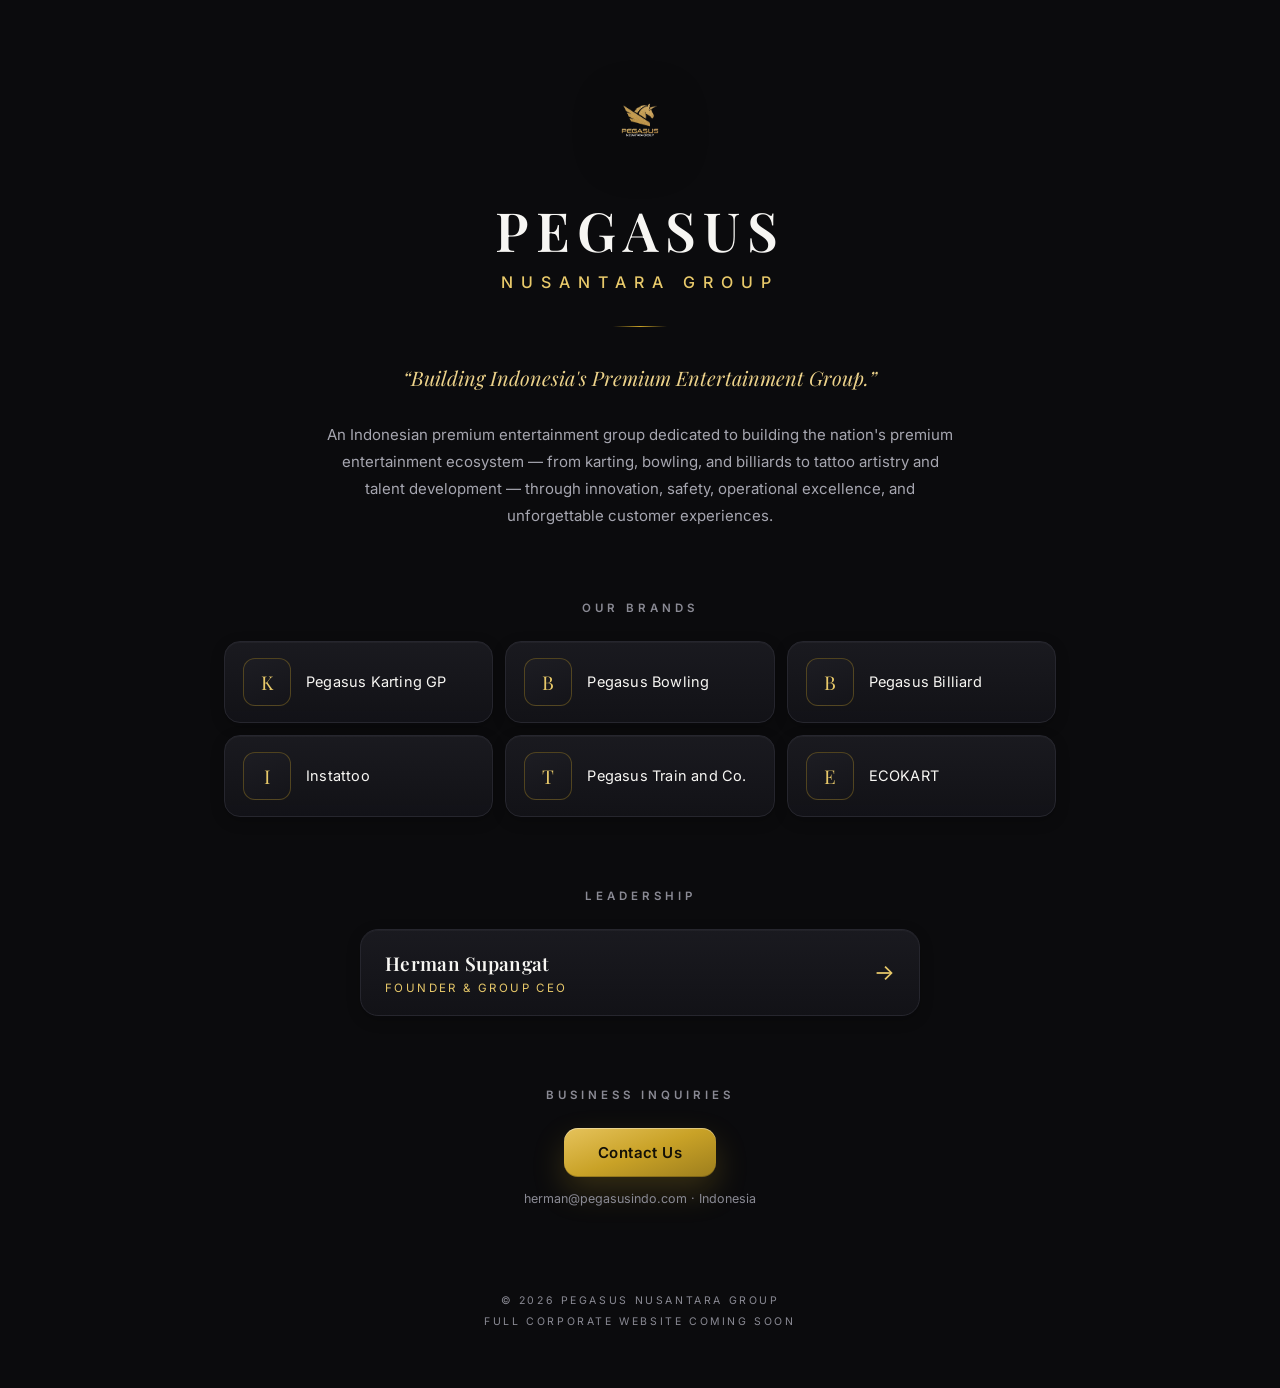
==== index.html @ 7856f80c "Landing pegasusindo.com: company profile satu layar (hero logo asli, about EN, Our Brands dari API, " ====
<!doctype html>
<html lang="en">
<head>
  <meta charset="utf-8">
  <meta name="viewport" content="width=device-width, initial-scale=1, viewport-fit=cover">
  <title>Pegasus Nusantara Group — Building Indonesia's Premium Entertainment Group</title>
  <meta name="description" content="Pegasus Nusantara Group is an Indonesian premium entertainment group — karting, bowling, billiards, tattoo artistry, and talent development.">
  <meta property="og:title" content="Pegasus Nusantara Group">
  <meta property="og:description" content="Building Indonesia's Premium Entertainment Group.">
  <meta property="og:type" content="website">
  <meta property="og:url" content="https://pegasusindo.com/">
  <link rel="icon" href="data:image/svg+xml,%3Csvg xmlns='http://www.w3.org/2000/svg' viewBox='0 0 64 64'%3E%3Ccircle cx='32' cy='32' r='30' fill='%230d0d0f' stroke='%23c9a227' stroke-width='3'/%3E%3Ctext x='32' y='44' font-family='Georgia,serif' font-size='34' fill='%23e8c96a' text-anchor='middle'%3EP%3C/text%3E%3C/svg%3E">
  <link rel="preconnect" href="https://fonts.googleapis.com">
  <link rel="preconnect" href="https://fonts.gstatic.com" crossorigin>
  <link href="https://fonts.googleapis.com/css2?family=Playfair+Display:wght@500;600&family=Inter:wght@400;500;600&display=swap" rel="stylesheet">
  <style>
    :root {
      --bg: #0b0b0d; --panel: #17171c; --garis: #26262e;
      --emas: #c9a227; --emas-terang: #e8c96a; --emas-pudar: rgba(201, 162, 39, .32);
      --putih: #f7f6f3; --abu: #a6a6b0; --abu-gelap: #8a8a94;
      --ease: cubic-bezier(.22, .61, .36, 1);
    }
    * { margin: 0; padding: 0; box-sizing: border-box; -webkit-tap-highlight-color: transparent; }
    html { scroll-behavior: smooth; }
    html, body { background: var(--bg); }
    body {
      min-height: 100vh; color: var(--putih);
      font-family: 'Inter', -apple-system, BlinkMacSystemFont, 'Segoe UI', sans-serif;
      position: relative;
    }
    body::before {
      content: ''; position: fixed; inset: 0; z-index: -1; pointer-events: none;
      background:
        radial-gradient(1100px 680px at 50% -14%, rgba(216, 178, 88, .07), transparent 62%),
        radial-gradient(880px 500px at 50% -6%, #17171d 0%, transparent 60%),
        linear-gradient(180deg, #101013 0%, var(--bg) 52%, #09090b 100%);
    }
    .wadah { max-width: 880px; margin: 0 auto; padding: 72px 24px 56px; }
    .anim { opacity: 0; transform: translateY(18px); animation: masuk .9s var(--ease) forwards; }
    @keyframes masuk { to { opacity: 1; transform: none; } }
    @media (prefers-reduced-motion: reduce) { .anim { animation: none; opacity: 1; transform: none; } }

    /* ---------- hero ---------- */
    .hero { text-align: center; }
    .hero img.logo {
      max-height: 96px; max-width: 300px; object-fit: contain;
      filter: drop-shadow(0 10px 26px rgba(0, 0, 0, .55));
    }
    .hero h1 {
      font-family: 'Playfair Display', serif; font-weight: 600;
      font-size: clamp(34px, 6.5vw, 54px); letter-spacing: 7px; margin-top: 28px; line-height: 1.14;
    }
    .hero .grup { margin-top: 10px; color: var(--emas-terang); font-size: clamp(12px, 2.4vw, 16px);
                  letter-spacing: 8px; font-weight: 500; }
    .garis-emas { width: 54px; height: 1px; margin: 34px auto;
                  background: linear-gradient(90deg, transparent, var(--emas), transparent); }
    .tagline { font-family: 'Playfair Display', serif; font-style: italic; color: #ecd28a;
               font-size: clamp(16px, 3vw, 20px); line-height: 1.7; }

    /* ---------- tentang ---------- */
    .tentang { max-width: 640px; margin: 26px auto 0; text-align: center;
               color: var(--abu); font-size: 15px; line-height: 1.8; }

    /* ---------- section ---------- */
    .sec-judul { text-align: center; margin: 72px 0 26px; color: var(--abu-gelap);
                 font-size: 11.5px; letter-spacing: 4px; text-transform: uppercase; font-weight: 600; }

    /* ---------- brands ---------- */
    .brand-grid { display: grid; grid-template-columns: repeat(auto-fill, minmax(240px, 1fr)); gap: 12px; }
    .brand {
      display: flex; align-items: center; gap: 15px; padding: 16px 18px;
      background: linear-gradient(180deg, rgba(27, 27, 33, .92), rgba(19, 19, 24, .88));
      border: 1px solid var(--garis); border-radius: 16px;
      box-shadow: inset 0 1px 0 rgba(255, 255, 255, .035), 0 4px 14px rgba(0, 0, 0, .22);
      transition: transform .28s var(--ease), border-color .28s var(--ease), box-shadow .28s var(--ease);
    }
    .brand img { width: 48px; height: 48px; border-radius: 12px; object-fit: contain;
                 background: #fff; padding: 3px; flex: 0 0 48px; box-shadow: 0 3px 10px rgba(0, 0, 0, .35); }
    .brand .mono { width: 48px; height: 48px; border-radius: 12px; flex: 0 0 48px;
                   border: 1px solid var(--emas-pudar);
                   background: linear-gradient(160deg, #1d1d23, #141419);
                   display: flex; align-items: center; justify-content: center;
                   font-family: 'Playfair Display', serif; font-size: 19px; color: var(--emas-terang); }
    .brand span { font-size: 14.5px; letter-spacing: .2px; }
    @media (hover: hover) {
      .brand:hover { transform: translateY(-2px); border-color: rgba(201, 162, 39, .38);
                     box-shadow: inset 0 1px 0 rgba(255, 255, 255, .05), 0 12px 26px rgba(0, 0, 0, .4); }
    }

    /* ---------- leadership ---------- */
    .pimpinan {
      display: flex; align-items: center; justify-content: space-between; gap: 16px;
      max-width: 560px; margin: 0 auto; padding: 20px 24px;
      background: linear-gradient(180deg, rgba(27, 27, 33, .92), rgba(19, 19, 24, .88));
      border: 1px solid var(--garis); border-radius: 18px; text-decoration: none;
      box-shadow: inset 0 1px 0 rgba(255, 255, 255, .035), 0 4px 14px rgba(0, 0, 0, .22);
      transition: transform .28s var(--ease), border-color .28s var(--ease);
    }
    .pimpinan div b { display: block; color: var(--putih); font-family: 'Playfair Display', serif;
                      font-size: 19px; font-weight: 600; letter-spacing: .3px; }
    .pimpinan div span { display: block; margin-top: 5px; color: var(--emas-terang);
                         font-size: 11.5px; letter-spacing: 2.4px; text-transform: uppercase; }
    .pimpinan .panah { color: var(--emas-terang); font-size: 22px; flex: 0 0 auto; }
    @media (hover: hover) { .pimpinan:hover { transform: translateY(-2px); border-color: rgba(201, 162, 39, .38); } }

    /* ---------- kontak ---------- */
    .kontak { text-align: center; }
    .kontak a.tombol {
      display: inline-flex; align-items: center; gap: 10px; padding: 15px 34px;
      border-radius: 14px; text-decoration: none;
      background: linear-gradient(160deg, #e6c35c 0%, var(--emas) 50%, #9d7e1d 100%);
      color: #131007; font-weight: 600; font-size: 15px; letter-spacing: .4px;
      box-shadow: 0 14px 32px rgba(201, 162, 39, .22), inset 0 1px 0 rgba(255, 255, 255, .38),
                  inset 0 -1px 0 rgba(0, 0, 0, .22);
      transition: transform .28s var(--ease), box-shadow .28s var(--ease);
    }
    @media (hover: hover) { .kontak a.tombol:hover { transform: translateY(-1px);
      box-shadow: 0 18px 40px rgba(201, 162, 39, .30), inset 0 1px 0 rgba(255, 255, 255, .42); } }
    .kontak .ket { margin-top: 14px; color: var(--abu-gelap); font-size: 12.5px; }

    .footer { text-align: center; margin-top: 84px; color: var(--abu-gelap);
              font-size: 10.5px; letter-spacing: 2.6px; text-transform: uppercase; line-height: 2; }
    button:focus-visible, a:focus-visible { outline: 2px solid var(--emas-terang); outline-offset: 3px; }
  </style>
</head>
<body>
  <div class="wadah">
    <header class="hero anim">
      <img class="logo" src="assets/logo-pegasus.png" alt="Pegasus Nusantara Group"
           onerror="this.style.display='none'">
      <h1>PEGASUS</h1>
      <div class="grup">NUSANTARA GROUP</div>
      <div class="garis-emas"></div>
      <p class="tagline">&ldquo;Building Indonesia's Premium Entertainment Group.&rdquo;</p>
      <p class="tentang">An Indonesian premium entertainment group dedicated to building the nation's
        premium entertainment ecosystem &mdash; from karting, bowling, and billiards to tattoo artistry
        and talent development &mdash; through innovation, safety, operational excellence, and
        unforgettable customer experiences.</p>
    </header>

    <div class="sec-judul anim" style="animation-delay:.15s">Our Brands</div>
    <div class="brand-grid anim" style="animation-delay:.2s" id="brandGrid"></div>

    <div class="sec-judul anim" style="animation-delay:.3s">Leadership</div>
    <a class="pimpinan anim" style="animation-delay:.34s" href="/herman">
      <div><b>Herman Supangat</b><span>Founder &amp; Group CEO</span></div>
      <div class="panah">&rarr;</div>
    </a>

    <div class="sec-judul anim" style="animation-delay:.42s">Business Inquiries</div>
    <div class="kontak anim" style="animation-delay:.46s">
      <a class="tombol" href="mailto:herman@pegasusindo.com">Contact Us</a>
      <div class="ket">herman@pegasusindo.com &middot; Indonesia</div>
    </div>

    <div class="footer anim" style="animation-delay:.52s">
      &copy; 2026 Pegasus Nusantara Group<br>Full corporate website coming soon
    </div>
  </div>

  <script src="config.js"></script>
  <script>
    /* Brand ditarik dari API kartu (sumber sama dgn dashboard) — selalu segar.
       Gagal/lambat → fallback nama statis dengan monogram. */
    (function () {
      var FALLBACK = ['Pegasus Karting GP', 'Pegasus Bowling', 'Pegasus Billiard',
                      'Instattoo', 'Pegasus Train and Co.', 'ECOKART'];
      var grid = document.getElementById('brandGrid');
      function inisial(n) {
        return (String(n).replace(/^Pegasus\s+/i, '').trim().charAt(0) || 'P').toUpperCase();
      }
      function gambar(daftar) {
        grid.textContent = '';
        daftar.forEach(function (b) {
          var k = document.createElement('div'); k.className = 'brand';
          if (b.logoUri) {
            var i = document.createElement('img'); i.src = b.logoUri; i.alt = b.nama; i.loading = 'lazy';
            k.appendChild(i);
          } else {
            var m = document.createElement('div'); m.className = 'mono'; m.textContent = inisial(b.nama);
            k.appendChild(m);
          }
          var s = document.createElement('span'); s.textContent = b.nama; k.appendChild(s);
          grid.appendChild(k);
        });
      }
      gambar(FALLBACK.map(function (n) { return { nama: n, logoUri: '' }; }));
      try {
        fetch(window.PEGASUS_CONFIG.API + '?action=data&k=herman')
          .then(function (r) { return r.json(); })
          .then(function (j) {
            if (j && j.ok && j.data && j.data.brands && j.data.brands.length) gambar(j.data.brands);
          }).catch(function () {});
      } catch (e) {}
    })();
  </script>
</body>
</html>
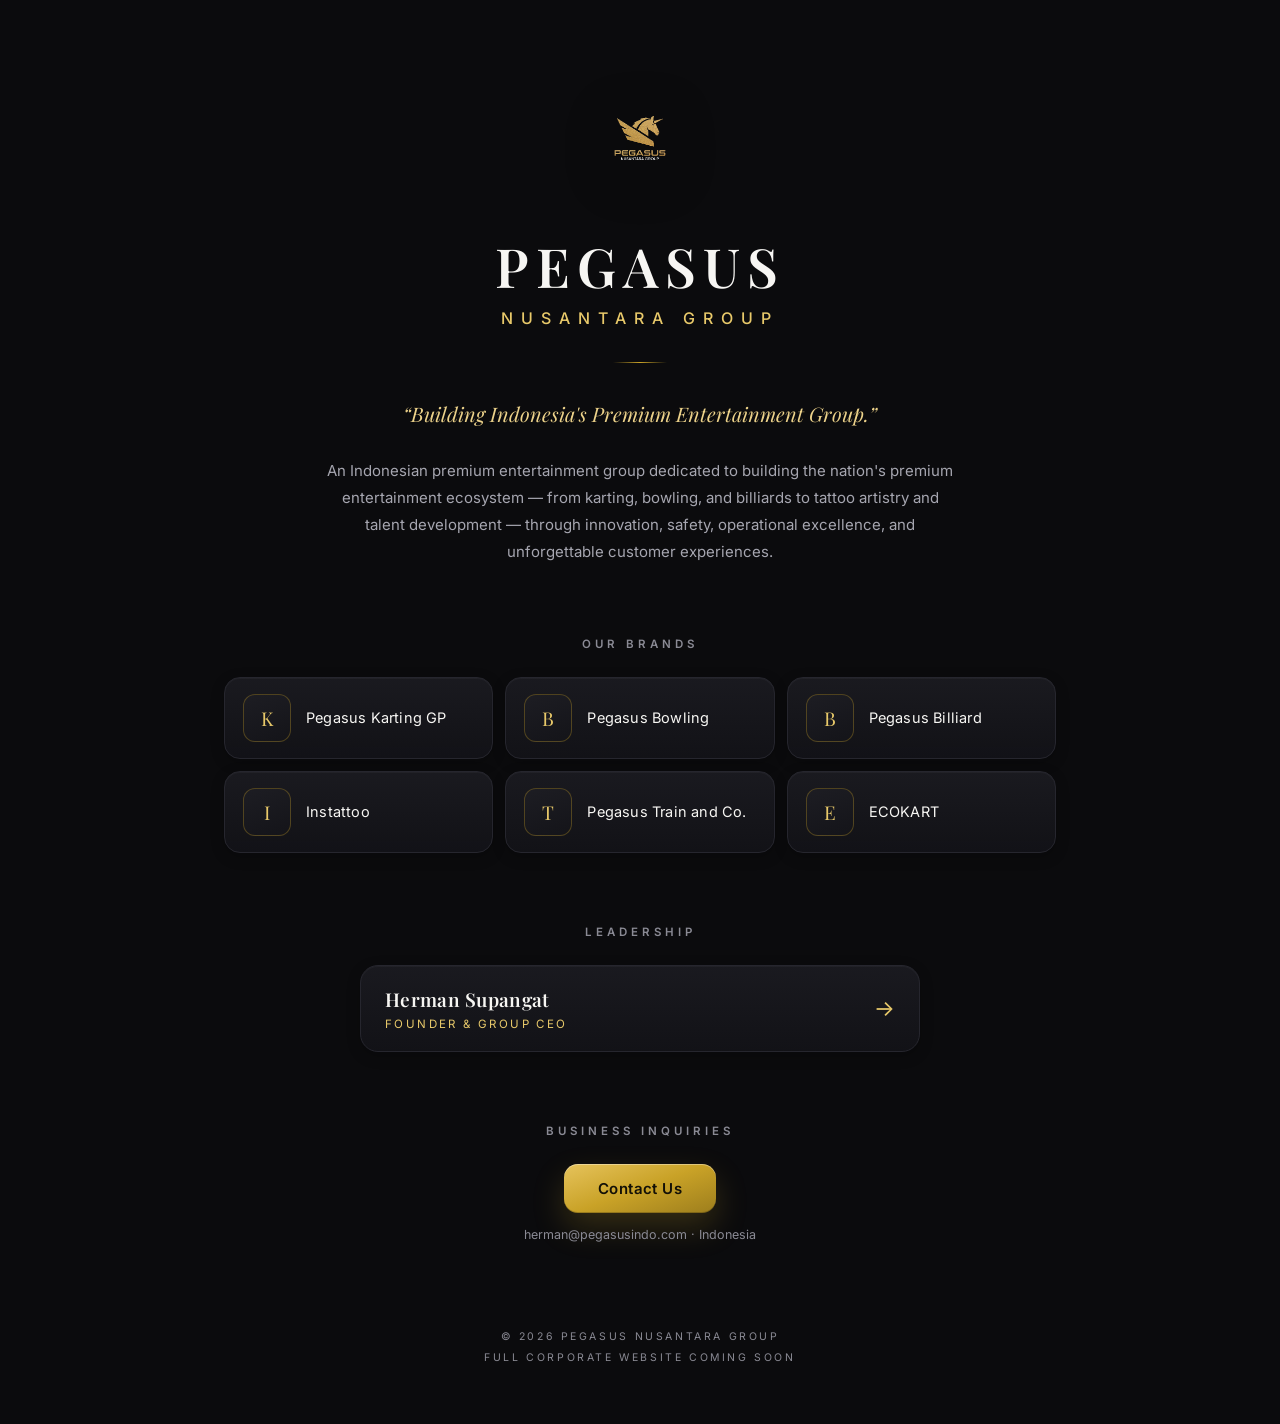
==== commit 7ca00753: "logo grup diperbesar: kartu 100px, landing 132px (v=4) Co-Authored-By: Claude Fable 5 <noreply@anthr" ====
--- a/index.html
+++ b/index.html
@@ -43,7 +43,7 @@
     /* ---------- hero ---------- */
     .hero { text-align: center; }
     .hero img.logo {
-      max-height: 96px; max-width: 300px; object-fit: contain;
+      max-height: 132px; max-width: 380px; object-fit: contain;
       filter: drop-shadow(0 10px 26px rgba(0, 0, 0, .55));
     }
     .hero h1 {
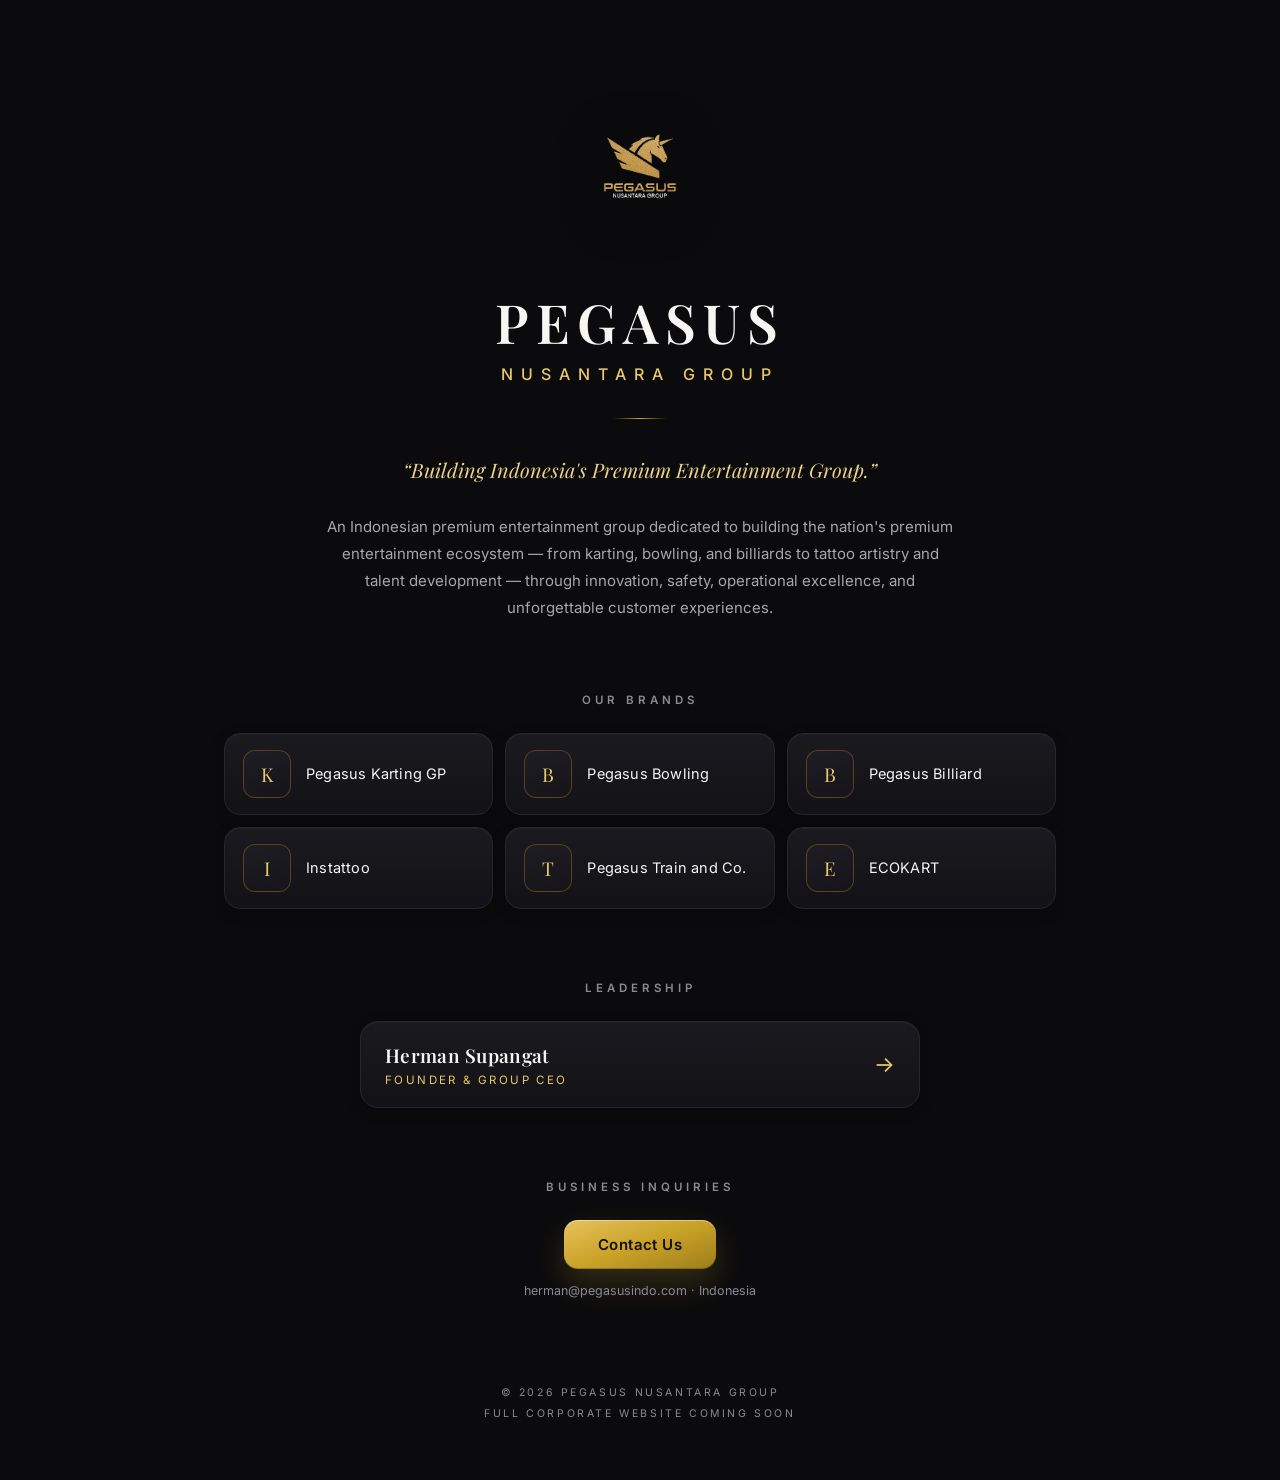
==== commit bef99a54: "logo grup jauh lebih besar: kartu 148px, landing 188px (v=5) Co-Authored-By: Claude Fable 5 <noreply" ====
--- a/index.html
+++ b/index.html
@@ -43,7 +43,7 @@
     /* ---------- hero ---------- */
     .hero { text-align: center; }
     .hero img.logo {
-      max-height: 132px; max-width: 380px; object-fit: contain;
+      max-height: 188px; max-width: 460px; object-fit: contain;
       filter: drop-shadow(0 10px 26px rgba(0, 0, 0, .55));
     }
     .hero h1 {
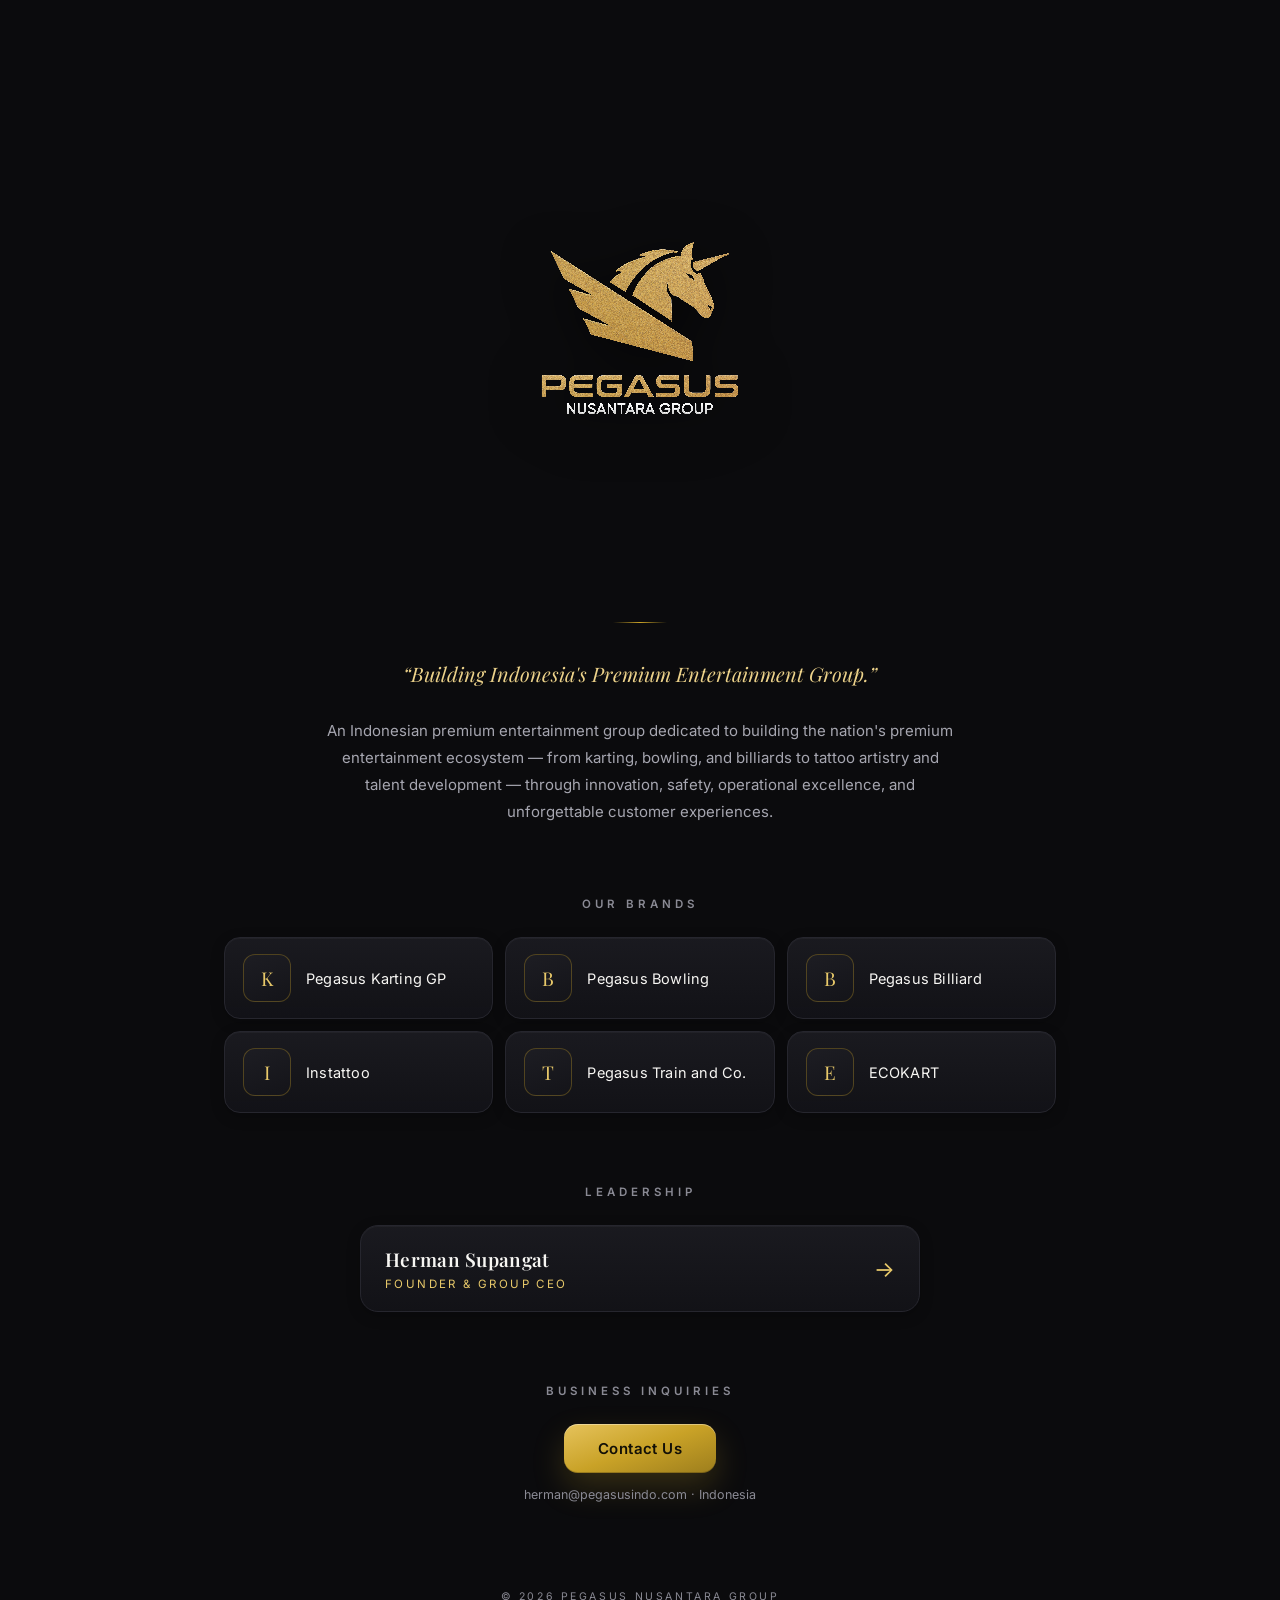
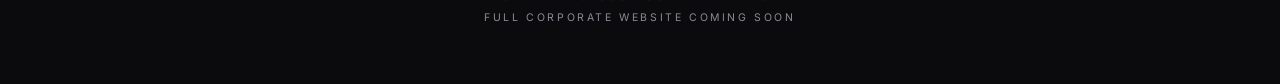
==== commit 925798bf: "logo kartu 172px; landing logo 3x (564px) + wordmark teks jadi sr-only (v=6) Co-Authored-By: Claude " ====
--- a/index.html
+++ b/index.html
@@ -43,15 +43,14 @@
     /* ---------- hero ---------- */
     .hero { text-align: center; }
     .hero img.logo {
-      max-height: 188px; max-width: 460px; object-fit: contain;
+      max-height: 564px; max-width: min(88vw, 660px); object-fit: contain;
       filter: drop-shadow(0 10px 26px rgba(0, 0, 0, .55));
     }
-    .hero h1 {
-      font-family: 'Playfair Display', serif; font-weight: 600;
-      font-size: clamp(34px, 6.5vw, 54px); letter-spacing: 7px; margin-top: 28px; line-height: 1.14;
+    .hero h1, .hero .grup {   /* wordmark teks disembunyikan (logo sudah memuat nama grup) —
+                               tetap di DOM utk SEO & screen reader */
+      position: absolute; width: 1px; height: 1px; overflow: hidden;
+      clip: rect(0 0 0 0); white-space: nowrap;
     }
-    .hero .grup { margin-top: 10px; color: var(--emas-terang); font-size: clamp(12px, 2.4vw, 16px);
-                  letter-spacing: 8px; font-weight: 500; }
     .garis-emas { width: 54px; height: 1px; margin: 34px auto;
                   background: linear-gradient(90deg, transparent, var(--emas), transparent); }
     .tagline { font-family: 'Playfair Display', serif; font-style: italic; color: #ecd28a;
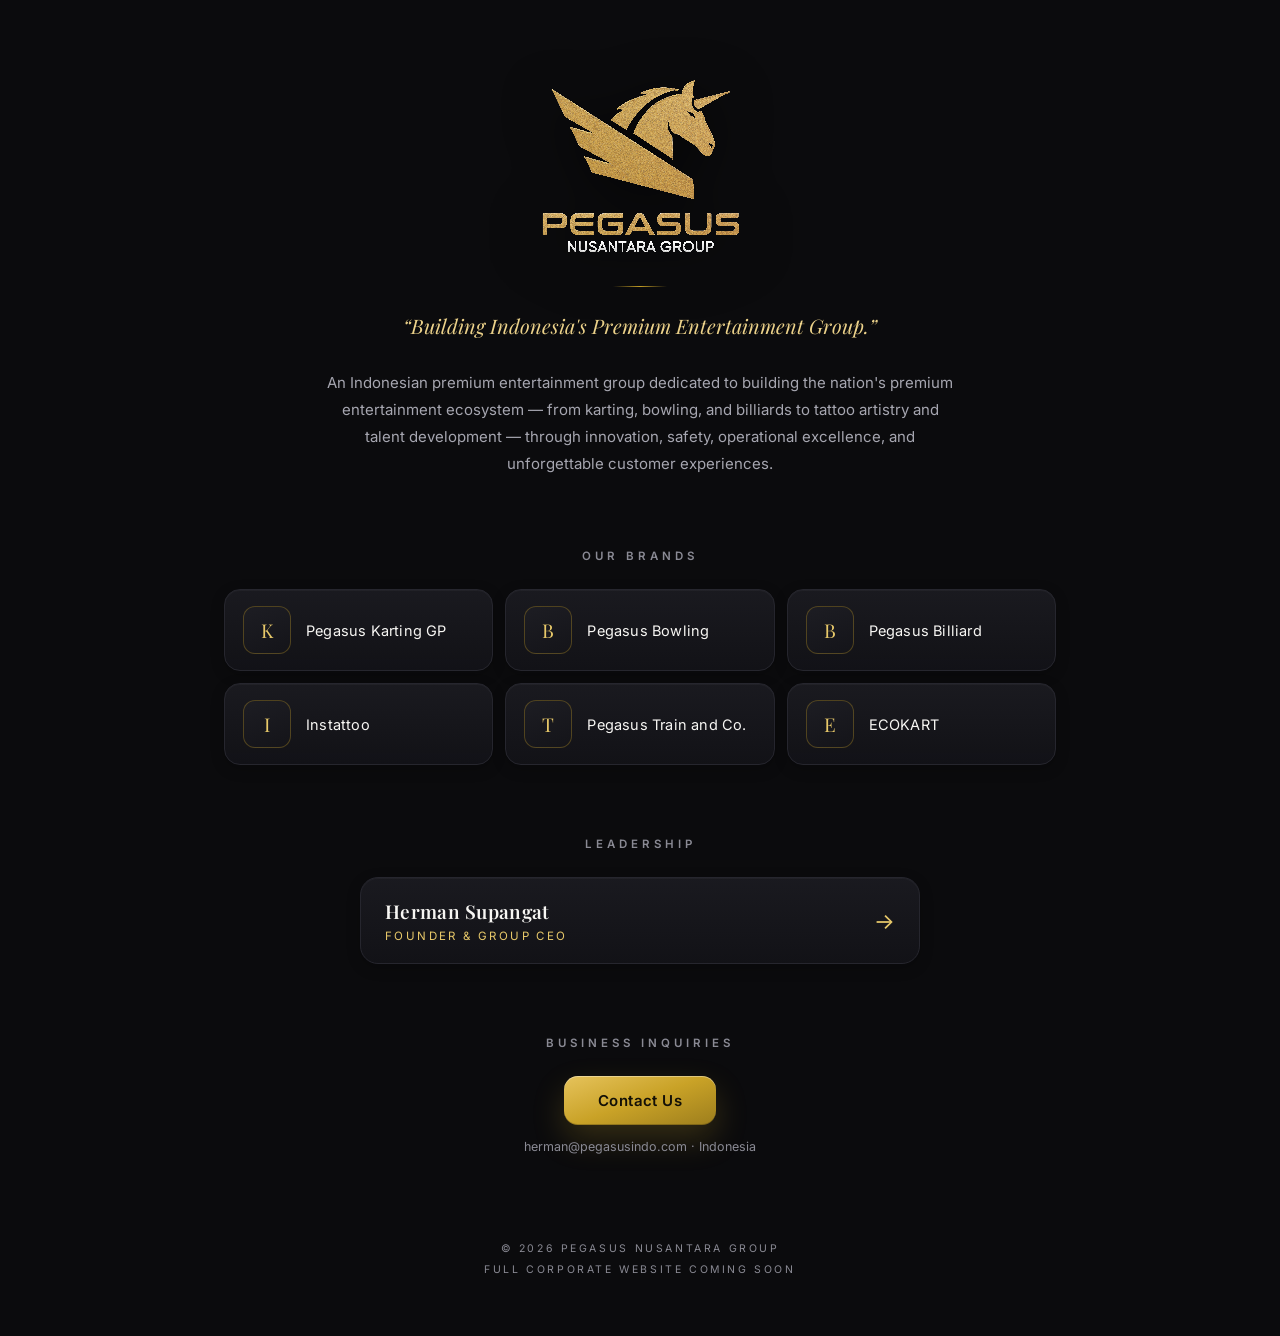
==== commit ffcdc956: "logo landing: padding 60% dipangkas (konten 213x188) + jarak ke tagline dirapatkan Co-Authored-By: C" ====
--- a/index.html
+++ b/index.html
@@ -43,7 +43,7 @@
     /* ---------- hero ---------- */
     .hero { text-align: center; }
     .hero img.logo {
-      max-height: 564px; max-width: min(88vw, 660px); object-fit: contain;
+      max-height: 340px; max-width: min(85vw, 560px); object-fit: contain;
       filter: drop-shadow(0 10px 26px rgba(0, 0, 0, .55));
     }
     .hero h1, .hero .grup {   /* wordmark teks disembunyikan (logo sudah memuat nama grup) —
@@ -51,7 +51,7 @@
       position: absolute; width: 1px; height: 1px; overflow: hidden;
       clip: rect(0 0 0 0); white-space: nowrap;
     }
-    .garis-emas { width: 54px; height: 1px; margin: 34px auto;
+    .garis-emas { width: 54px; height: 1px; margin: 22px auto;
                   background: linear-gradient(90deg, transparent, var(--emas), transparent); }
     .tagline { font-family: 'Playfair Display', serif; font-style: italic; color: #ecd28a;
                font-size: clamp(16px, 3vw, 20px); line-height: 1.7; }
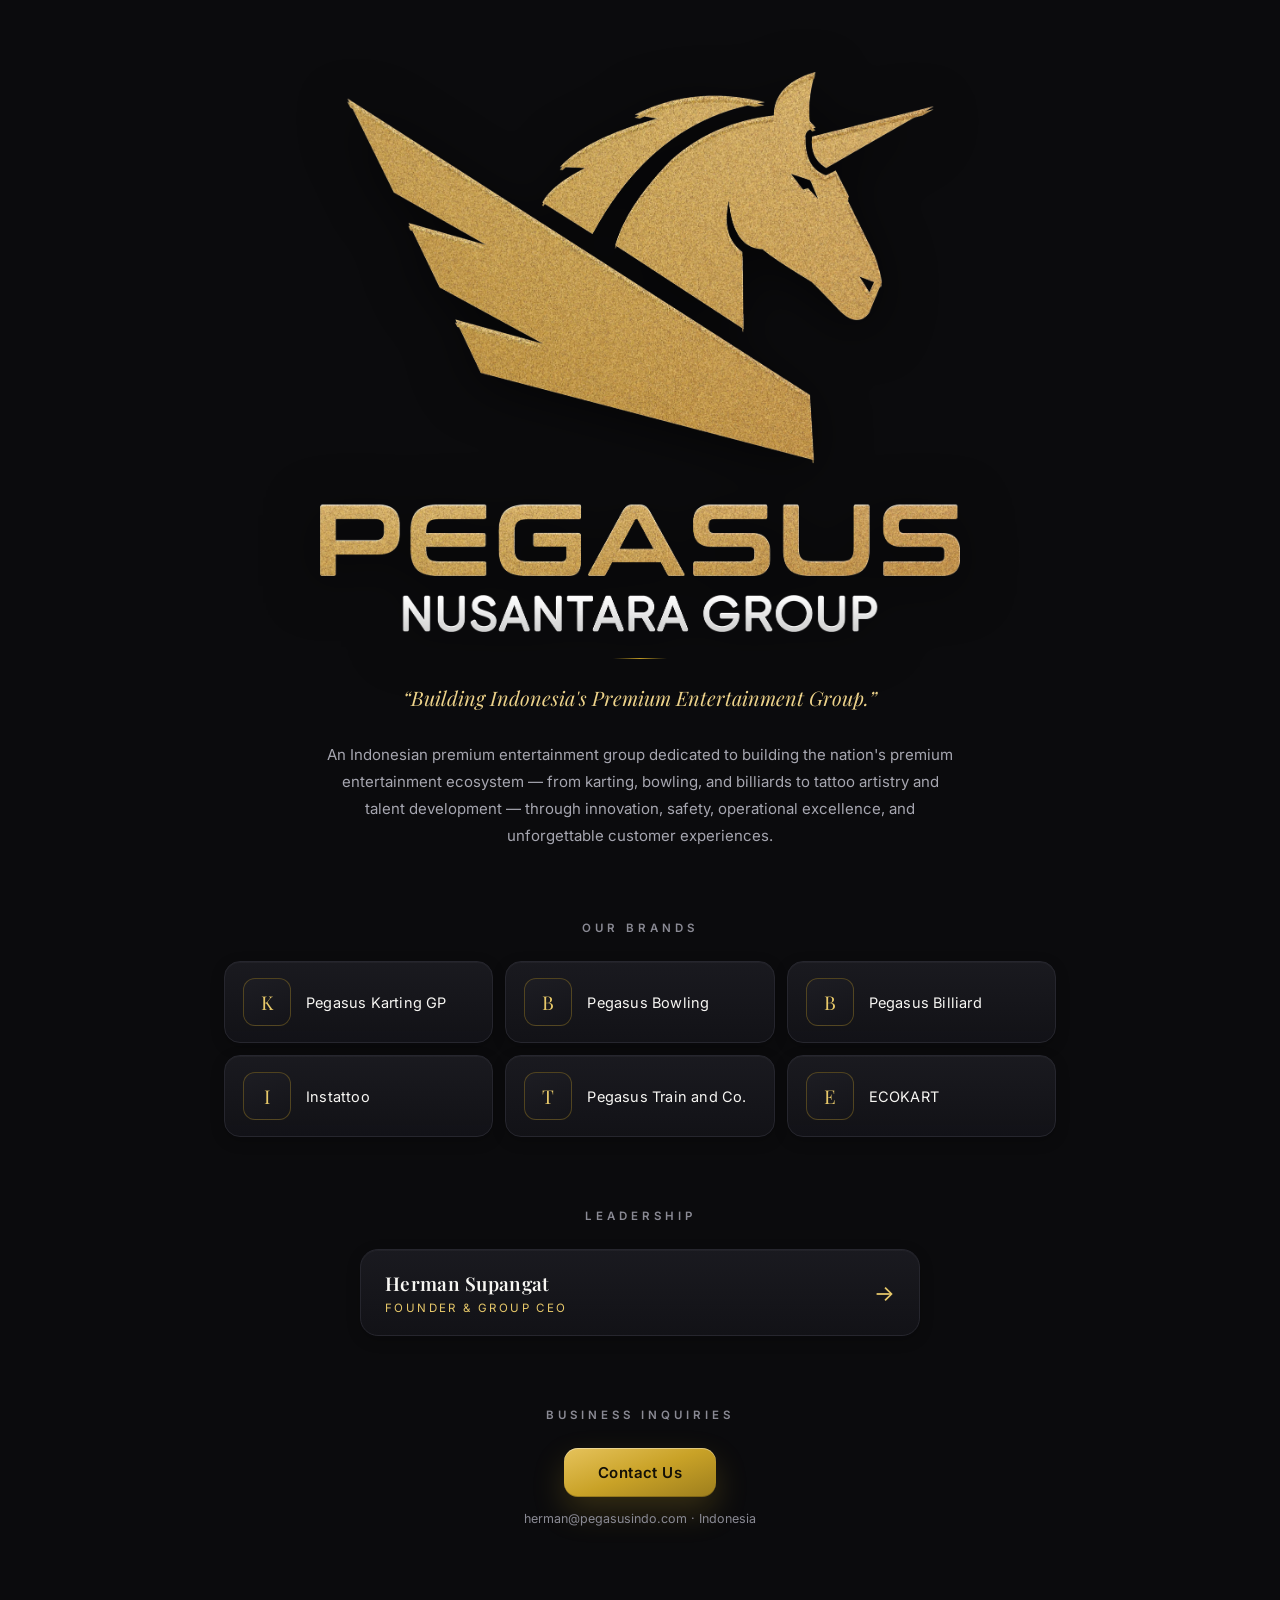
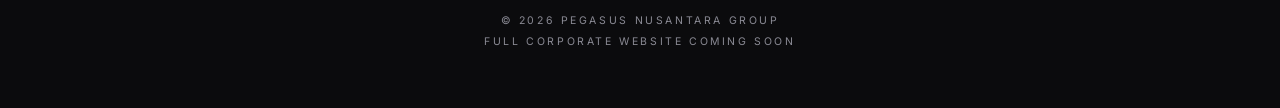
==== commit 43b319f0: "logo hi-res: webp 1300px tajam, landing 3x (560px), padding asli dipangkas Co-Authored-By: Claude Fa" ====
--- a/index.html
+++ b/index.html
@@ -43,7 +43,7 @@
     /* ---------- hero ---------- */
     .hero { text-align: center; }
     .hero img.logo {
-      max-height: 340px; max-width: min(85vw, 560px); object-fit: contain;
+      max-height: 560px; max-width: min(85vw, 640px); object-fit: contain;
       filter: drop-shadow(0 10px 26px rgba(0, 0, 0, .55));
     }
     .hero h1, .hero .grup {   /* wordmark teks disembunyikan (logo sudah memuat nama grup) —
@@ -125,7 +125,7 @@
 <body>
   <div class="wadah">
     <header class="hero anim">
-      <img class="logo" src="assets/logo-pegasus.png" alt="Pegasus Nusantara Group"
+      <img class="logo" src="assets/logo-pegasus.webp" alt="Pegasus Nusantara Group"
            onerror="this.style.display='none'">
       <h1>PEGASUS</h1>
       <div class="grup">NUSANTARA GROUP</div>
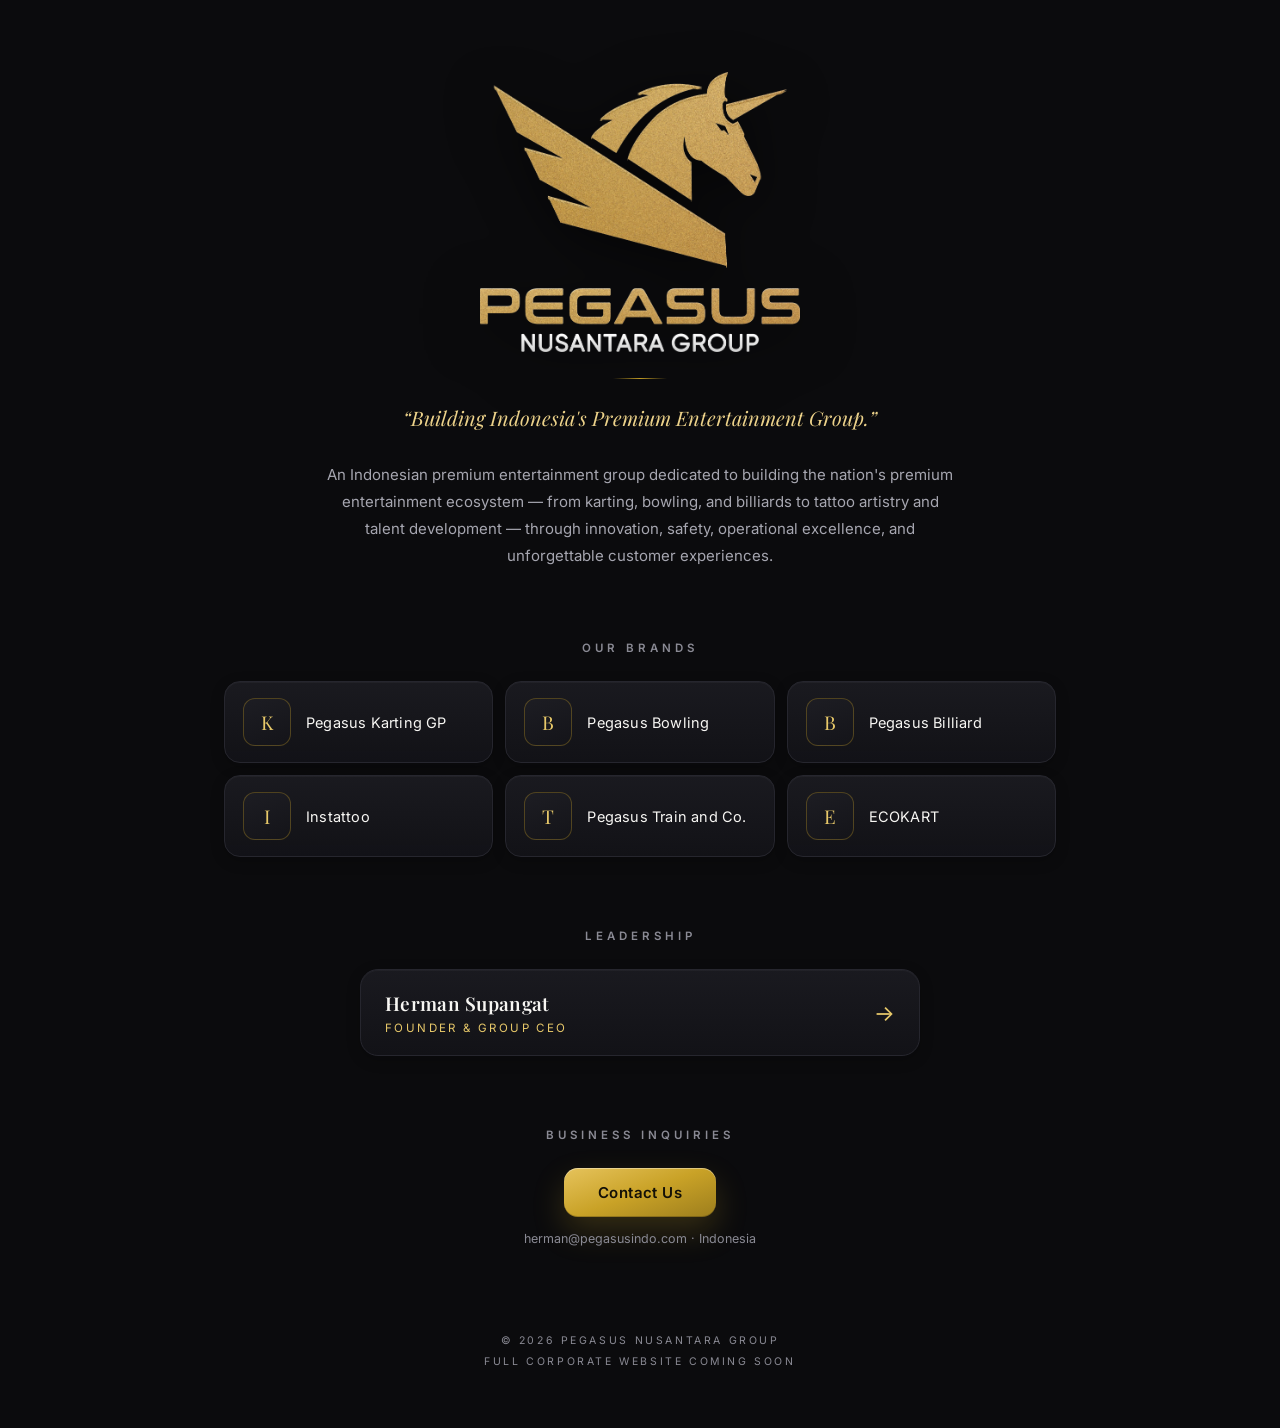
==== commit ff0b59fc: "logo landing dikecilkan 1/2 (280px) Co-Authored-By: Claude Fable 5 <noreply@anthropic.com>" ====
--- a/index.html
+++ b/index.html
@@ -43,7 +43,7 @@
     /* ---------- hero ---------- */
     .hero { text-align: center; }
     .hero img.logo {
-      max-height: 560px; max-width: min(85vw, 640px); object-fit: contain;
+      max-height: 280px; max-width: min(80vw, 460px); object-fit: contain;
       filter: drop-shadow(0 10px 26px rgba(0, 0, 0, .55));
     }
     .hero h1, .hero .grup {   /* wordmark teks disembunyikan (logo sudah memuat nama grup) —
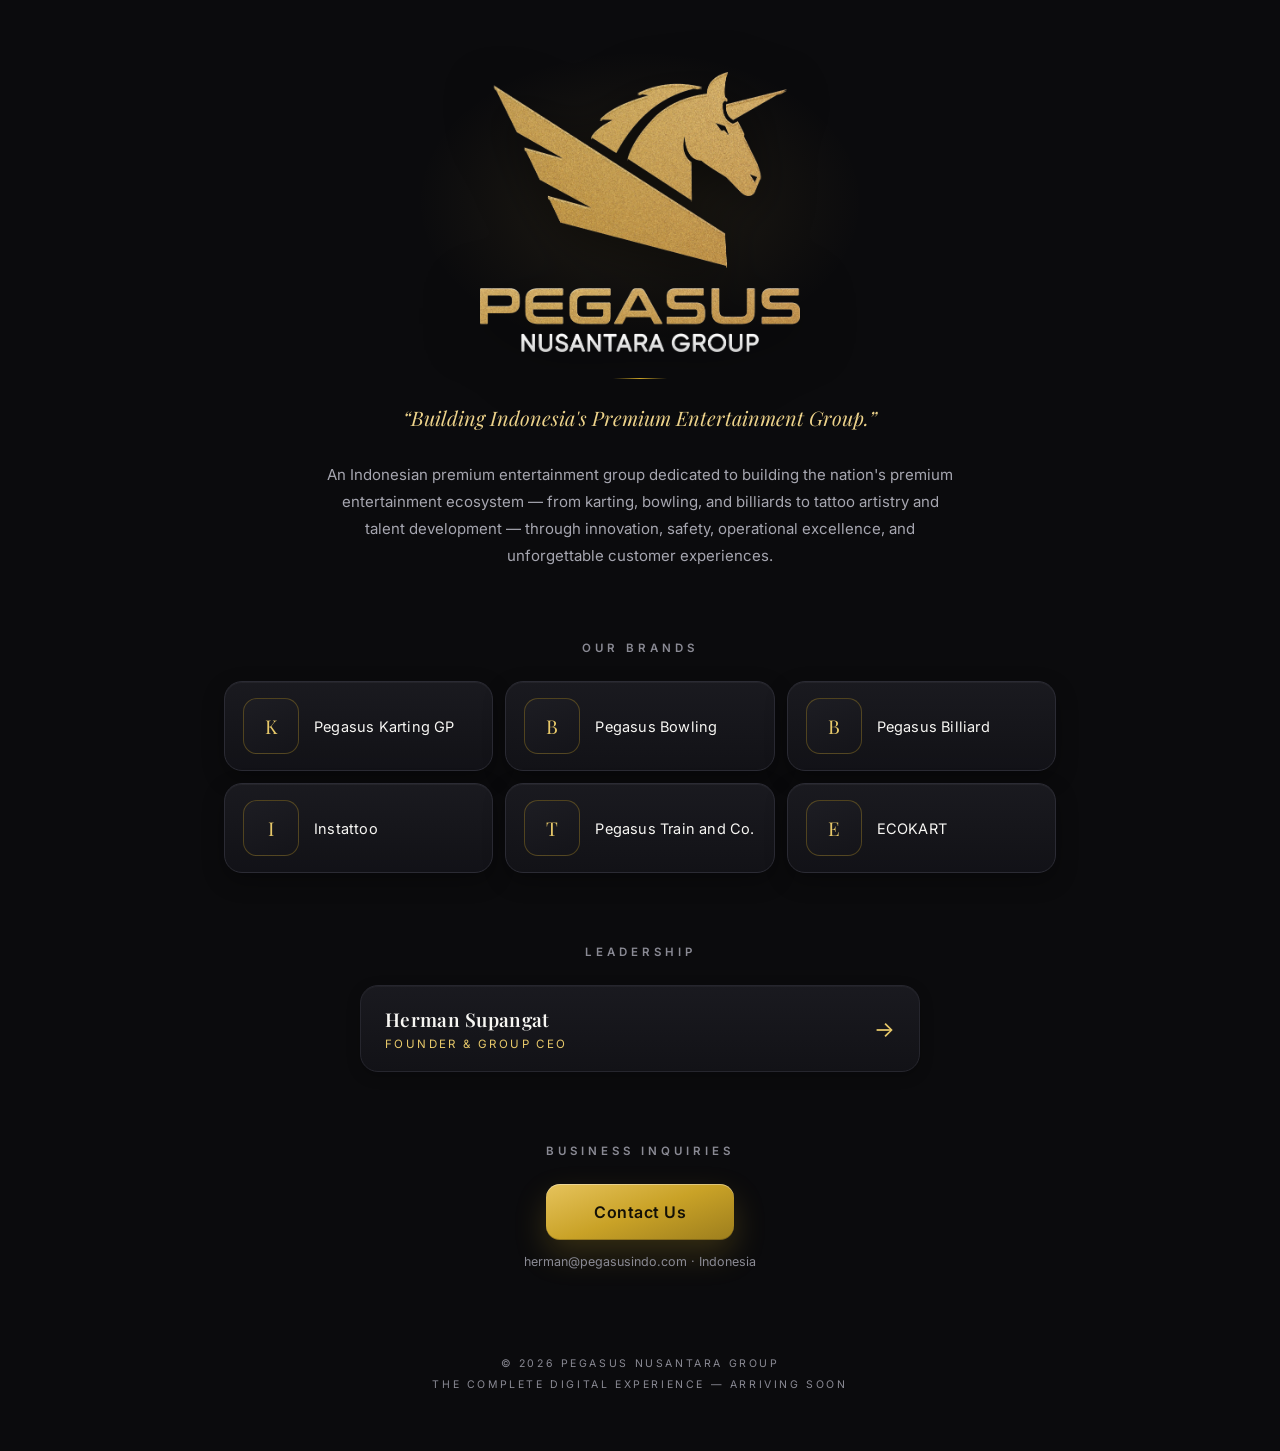
==== commit 70419ca5: "polishing premium: ambient glow hero (kartu+landing), foto crop 114% via .foto-bingkai, quote 17.5px" ====
--- a/index.html
+++ b/index.html
@@ -41,7 +41,14 @@
     @media (prefers-reduced-motion: reduce) { .anim { animation: none; opacity: 1; transform: none; } }
 
     /* ---------- hero ---------- */
-    .hero { text-align: center; }
+    .hero { text-align: center; position: relative; }
+    .hero::before {
+      content: ''; position: absolute; z-index: 0; left: 50%; top: 130px;
+      width: min(90vw, 620px); height: 420px; transform: translate(-50%, -50%);
+      background: radial-gradient(closest-side, rgba(216, 178, 88, .11), transparent 72%);
+      pointer-events: none;
+    }
+    .hero > * { position: relative; z-index: 1; }
     .hero img.logo {
       max-height: 280px; max-width: min(80vw, 460px); object-fit: contain;
       filter: drop-shadow(0 10px 26px rgba(0, 0, 0, .55));
@@ -69,13 +76,14 @@
     .brand {
       display: flex; align-items: center; gap: 15px; padding: 16px 18px;
       background: linear-gradient(180deg, rgba(27, 27, 33, .92), rgba(19, 19, 24, .88));
-      border: 1px solid var(--garis); border-radius: 16px;
-      box-shadow: inset 0 1px 0 rgba(255, 255, 255, .035), 0 4px 14px rgba(0, 0, 0, .22);
+      border: 1px solid #2b2b34; border-radius: 18px;
+      box-shadow: inset 0 1px 0 rgba(255, 255, 255, .045), 0 8px 22px rgba(0, 0, 0, .30);
       transition: transform .28s var(--ease), border-color .28s var(--ease), box-shadow .28s var(--ease);
     }
-    .brand img { width: 48px; height: 48px; border-radius: 12px; object-fit: contain;
-                 background: #fff; padding: 3px; flex: 0 0 48px; box-shadow: 0 3px 10px rgba(0, 0, 0, .35); }
-    .brand .mono { width: 48px; height: 48px; border-radius: 12px; flex: 0 0 48px;
+    .brand img { width: 56px; height: 56px; border-radius: 14px; object-fit: contain;
+                 background: #fff; padding: 3px; flex: 0 0 56px;
+                 box-shadow: 0 4px 14px rgba(0, 0, 0, .4), 0 0 0 1px rgba(201, 162, 39, .10); }
+    .brand .mono { width: 56px; height: 56px; border-radius: 14px; flex: 0 0 56px;
                    border: 1px solid var(--emas-pudar);
                    background: linear-gradient(160deg, #1d1d23, #141419);
                    display: flex; align-items: center; justify-content: center;
@@ -105,10 +113,10 @@
     /* ---------- kontak ---------- */
     .kontak { text-align: center; }
     .kontak a.tombol {
-      display: inline-flex; align-items: center; gap: 10px; padding: 15px 34px;
+      display: inline-flex; align-items: center; gap: 10px; padding: 18px 48px;
       border-radius: 14px; text-decoration: none;
       background: linear-gradient(160deg, #e6c35c 0%, var(--emas) 50%, #9d7e1d 100%);
-      color: #131007; font-weight: 600; font-size: 15px; letter-spacing: .4px;
+      color: #131007; font-weight: 600; font-size: 16px; letter-spacing: .5px;
       box-shadow: 0 14px 32px rgba(201, 162, 39, .22), inset 0 1px 0 rgba(255, 255, 255, .38),
                   inset 0 -1px 0 rgba(0, 0, 0, .22);
       transition: transform .28s var(--ease), box-shadow .28s var(--ease);
@@ -153,7 +161,7 @@
     </div>
 
     <div class="footer anim" style="animation-delay:.52s">
-      &copy; 2026 Pegasus Nusantara Group<br>Full corporate website coming soon
+      &copy; 2026 Pegasus Nusantara Group<br>The complete digital experience &mdash; arriving soon
     </div>
   </div>
 
